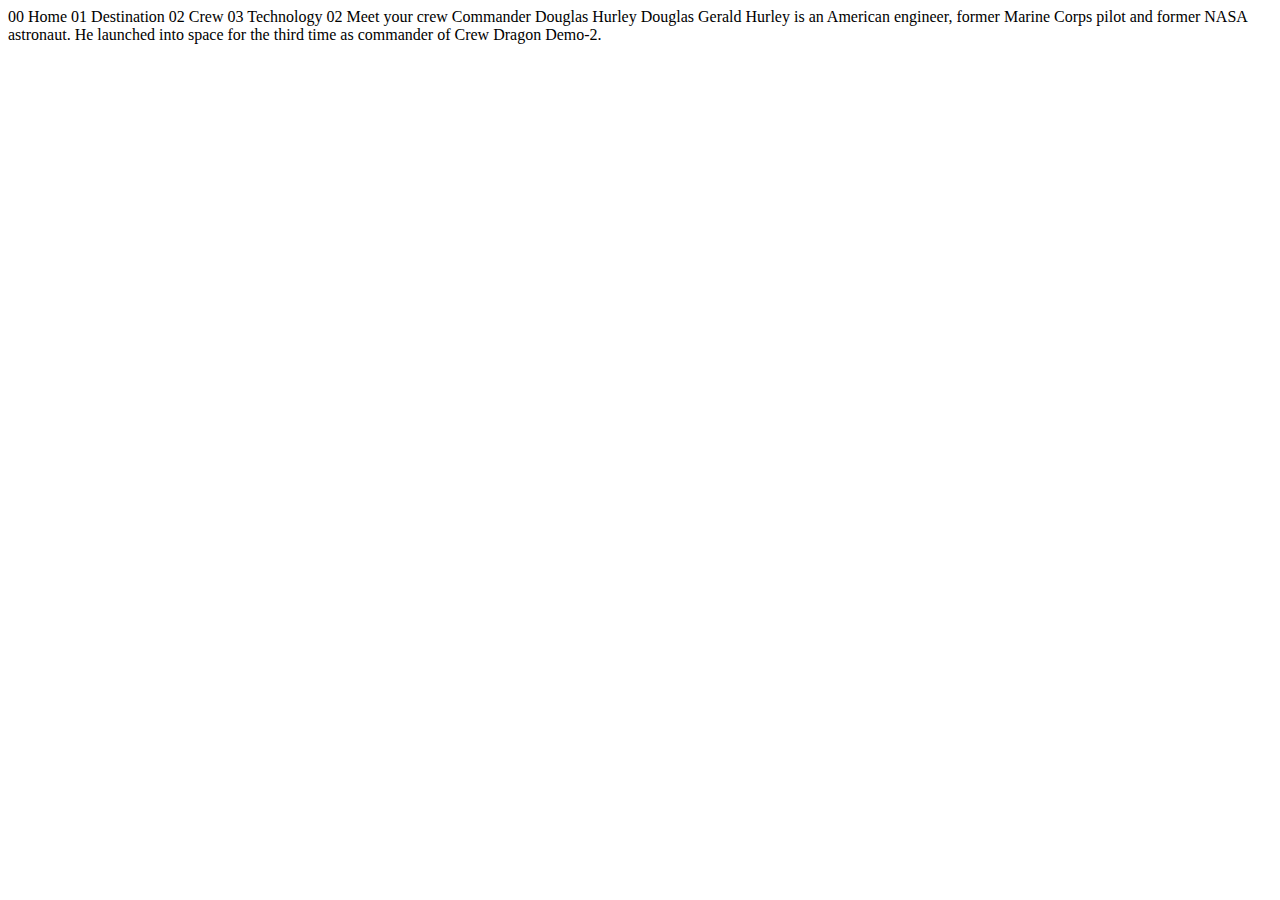
==== starter-code/crew/crew-commander.html @ 251bf9c3 "commit" ====
<!DOCTYPE html>
<html lang="en">
<head>
  <meta charset="UTF-8">
  <meta name="viewport" content="width=device-width, initial-scale=1.0">

  <link rel="icon" type="image/png" sizes="32x32" href="./assets/favicon-32x32.png">
  
  <title>Frontend Mentor | Space tourism website</title>
</head>
<body>

  00 Home
  01 Destination
  02 Crew
  03 Technology

  02 Meet your crew

  Commander
  Douglas Hurley

  Douglas Gerald Hurley is an American engineer, former Marine Corps pilot 
  and former NASA astronaut. He launched into space for the third time as 
  commander of Crew Dragon Demo-2.
</body>
</html>
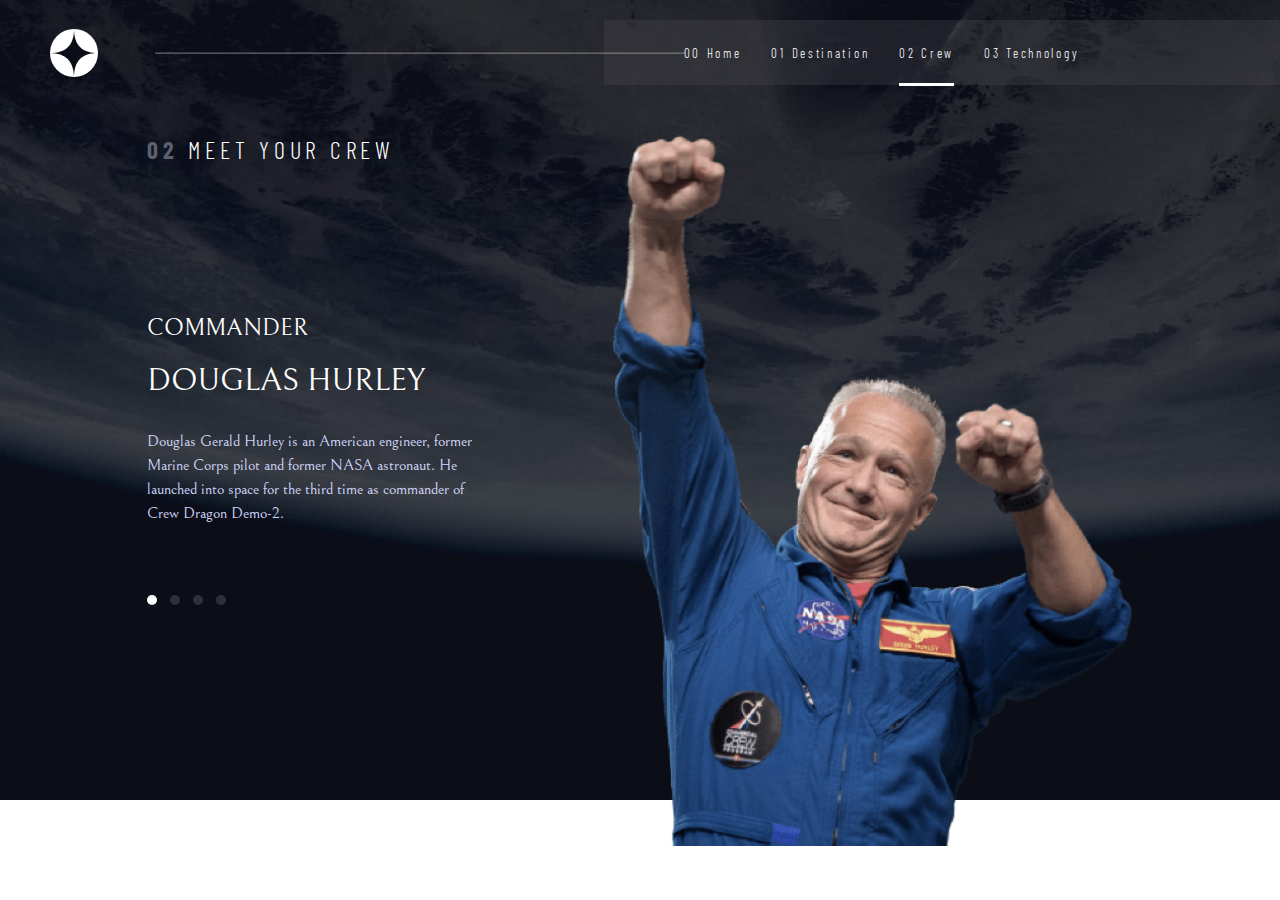
==== commit 9dc02f4f: "desktop view completed" ====
--- a/starter-code/crew/crew-commander.html
+++ b/starter-code/crew/crew-commander.html
@@ -3,25 +3,46 @@
 <head>
   <meta charset="UTF-8">
   <meta name="viewport" content="width=device-width, initial-scale=1.0">
-
   <link rel="icon" type="image/png" sizes="32x32" href="./assets/favicon-32x32.png">
-  
+  <link rel="preconnect" href="https://fonts.googleapis.com">
+  <link rel="preconnect" href="https://fonts.gstatic.com" crossorigin>
+  <link href="https://fonts.googleapis.com/css2?family=Barlow+Condensed&family=Bellefair&display=swap" rel="stylesheet">
+  <link rel="stylesheet" href="/starter-code/styles/crew.css">
   <title>Frontend Mentor | Space tourism website</title>
 </head>
 <body>
-
-  00 Home
-  01 Destination
-  02 Crew
-  03 Technology
-
-  02 Meet your crew
-
-  Commander
-  Douglas Hurley
-
-  Douglas Gerald Hurley is an American engineer, former Marine Corps pilot 
-  and former NASA astronaut. He launched into space for the third time as 
-  commander of Crew Dragon Demo-2.
+  <div class="container">
+    <nav>
+      <div class="nav-section">
+        <img src="/starter-code/assets/shared/logo.svg" alt="" class="logo">
+        <hr>
+      </div>
+      <ul class="navbar">
+        <li> <a href="../index.html" class="nav-links">00 Home</a></li>
+        <li> <a href="../destination/destination-moon.html" class="nav-links" id="destination">01 Destination</a></li>
+        <li><a href="../crew/crew-commander.html" class="nav-links" id="crew">02 Crew</a></li>
+        <li> <a href="../technology/technology-vehicle.html" class="nav-links">03 Technology</a></li>
+      </ul>
+    </nav>
+    <main>
+      <div class="left">
+        <h2>02 <span>Meet your crew</span></h2>
+        <h3>Commander</h3>
+        <h1>Douglas Hurley</h1>
+        <p>
+          Douglas Gerald Hurley is an American engineer, former Marine Corps pilot and former NASA astronaut. He launched into space for the third time as commander of Crew Dragon Demo-2.
+        </p>
+        <div>
+          <a href="crew-commander.html"><div  style="background-color: rgba(255, 255, 255)"></div></a>
+          <a href="crew-specialist.html"><div ></div></a>
+          <a href="crew-pilot.html"><div></div></a>
+          <a href="crew-engineer.html"><div></div></a>
+        </div>
+      </div>
+      <div class="right">
+        <img src="images/image-douglas-hurley.png" alt="">
+      </div>
+    </main>
+  </div>
 </body>
 </html>--- a/starter-code/styles/crew.css
+++ b/starter-code/styles/crew.css
@@ -0,0 +1,75 @@
+@import 'nav.css';
+
+body{
+  background: url(../crew/images/background-crew-desktop.jpg);
+  background-repeat: no-repeat;
+  background-size:cover;
+}
+#crew{
+  border-bottom: 3px solid #FFFFFF;
+}
+/*********************MAIN**************************************/
+main{
+  width: 77%;
+  margin: 0 auto;
+  display: grid;
+  grid-template-columns: 1fr 1fr;
+  height: 10vh;
+}
+main h2{
+  font-family: 'Barlow Condensed', sans-serif;
+  color: rgb(93, 96, 113);
+  font-size: 24px;
+  text-transform: uppercase;
+  letter-spacing: 4.75px;
+  margin-bottom: 150px;
+}
+main h2 span{
+  color: #ffffff;
+  font-family: 'Barlow Condensed', sans-serif;
+  font-weight: 300;
+}
+main .left{
+  height: 60vh;
+}
+main .right{
+  height: 79vh;
+}
+main .left h3{
+  text-transform: uppercase;
+  font-size: 24px;
+  color: #ffffff;
+  font-family: 'Bellefair', serif;
+  font-weight: 300;
+  margin-bottom: 20px;
+}
+main .left h1{
+  font-size: 32px;
+  font-weight: 300;
+  margin-bottom: 30px;
+  text-transform: uppercase;
+  color: #ffffff;
+}
+main .left p{
+  color: #d0d6f9;
+  line-height: 1.5;
+  width: 75%;
+  font-size: 16px;
+  margin-bottom: 70px;
+}
+main .left div{
+  display: flex;
+  gap: 13px;
+}
+main .left div a div{
+  height: 10px;
+  width: 10px;
+  border-radius: 50%;
+  background-color: rgba(117, 118, 124, 0.329);
+}
+main .left div a div:hover{
+  background-color: rgba(239, 241, 255, 0.5);
+}
+main .right img{
+  height: 100%;
+}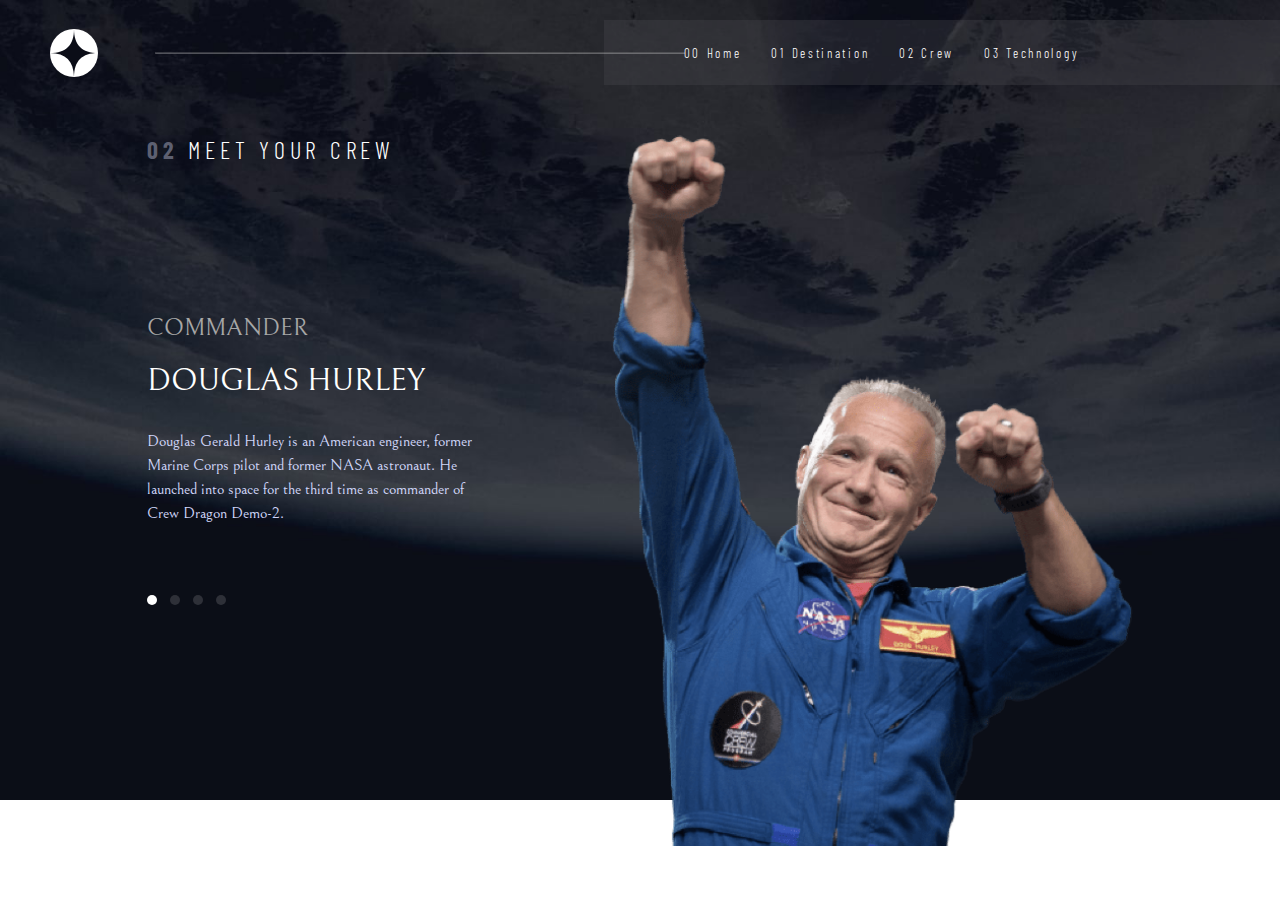
==== commit 8578df81: "commit" ====
--- a/starter-code/crew/crew-commander.html
+++ b/starter-code/crew/crew-commander.html
@@ -17,12 +17,14 @@
         <img src="/starter-code/assets/shared/logo.svg" alt="" class="logo">
         <hr>
       </div>
-      <ul class="navbar">
-        <li> <a href="../index.html" class="nav-links">00 Home</a></li>
-        <li> <a href="../destination/destination-moon.html" class="nav-links" id="destination">01 Destination</a></li>
-        <li><a href="../crew/crew-commander.html" class="nav-links" id="crew">02 Crew</a></li>
-        <li> <a href="../technology/technology-vehicle.html" class="nav-links">03 Technology</a></li>
+      <ul class="navbar" id="navigation">
+        <img src="/starter-code/assets/shared/icon-close.svg" alt="" class="close-btn" id="close-btn">
+        <li> <a href="../index.html" class="nav-links"><span>00</span> Home</a></li>
+        <li> <a href="./destination-moon.html" class="nav-links" id="destination"><span>01</span> Destination</a></li>
+        <li><a href="../crew/crew-commander.html" class="nav-links"><span>02</span> Crew</a></li>
+        <li> <a href="../technology/technology-vehicle.html" class="nav-links"><span>03</span> Technology</a></li>
       </ul>
+      <img src="/starter-code/assets/shared/icon-hamburger.svg" alt="" class="hamburger" id="hamburger">
     </nav>
     <main>
       <div class="left">
--- a/starter-code/styles/crew.css
+++ b/starter-code/styles/crew.css
@@ -38,7 +38,7 @@
 main .left h3{
   text-transform: uppercase;
   font-size: 24px;
-  color: #ffffff;
+  color: #a7a7a7;
   font-family: 'Bellefair', serif;
   font-weight: 300;
   margin-bottom: 20px;
@@ -72,4 +72,85 @@
 }
 main .right img{
   height: 100%;
+}
+
+@media (540px <= width <= 768px) {
+  body{
+    background: url(/starter-code/crew/images/background-crew-tablet.jpg) no-repeat;
+    background-size: cover;
+  }
+  main{
+    grid-template-columns: 1fr;
+    width: 90%;
+  }
+  main h2{
+    margin-bottom: 40px;
+  }
+  main .left{
+    height: 55vh;
+  }
+  main .left h3{
+    text-align: center;
+    margin-bottom: 5px;
+  }
+  main .left p{
+    text-align: center;
+    margin: 0 auto;
+    padding-bottom: 30px;
+  }
+  main .left h1{
+    text-align: center;
+    margin-bottom: 10px;
+  }
+  main .left div{
+    width: 12%;
+    margin: 0 auto;
+  }
+  main .right{
+    display: flex;
+    justify-content: center;
+  }
+}
+
+@media (width <= 539px) {
+  body{
+    background: url(/starter-code/crew/images/background-crew-mobile.jpg) no-repeat;
+    background-size: cover;
+  }
+  main{
+    grid-template-columns: 1fr;
+    width: 85%;
+    margin: 0 auto;
+    padding-top: 10px;
+  }
+  .left, .right{
+    margin: 0;
+    display: flex;
+    flex-direction: column;
+    justify-content: center;
+    align-items: center;
+    margin-bottom: 30px;
+  }
+  .left h2, .left h1, .left .body{
+    text-align: center;
+  }
+  .left h2{
+    font-size: 15px;
+    letter-spacing: 2.75px;;
+  }
+  .left h1{
+    font-size: 90px;
+  }
+  .body{
+    width: 90%;
+  }
+  .explore-container{
+    width: 167px;
+    height: 167px;
+  }
+  .exploring{
+    width: 300px; 
+    height: 300px;
+    margin: 0;
+  }
 }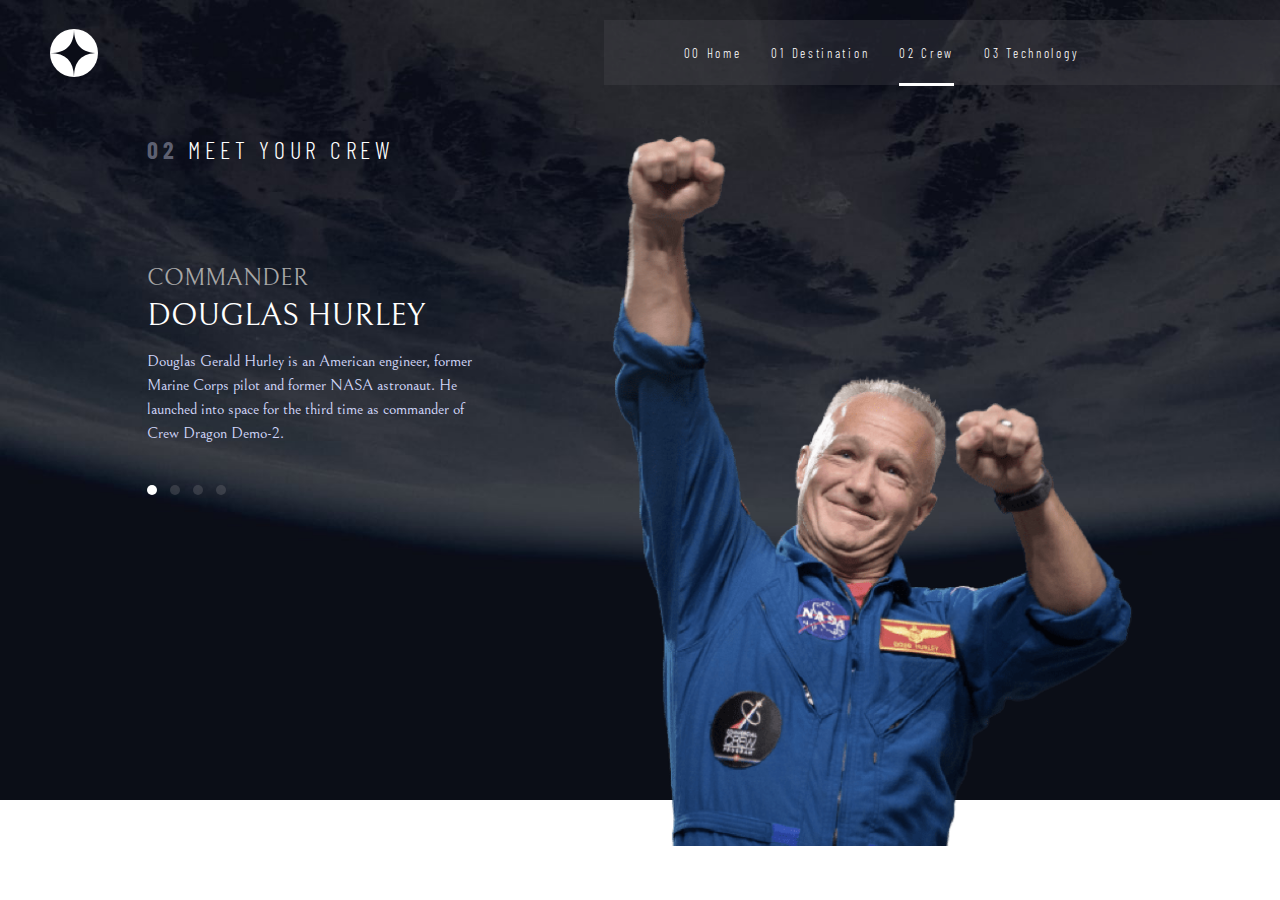
==== commit 37eca9cc: "commit" ====
--- a/starter-code/crew/crew-commander.html
+++ b/starter-code/crew/crew-commander.html
@@ -20,8 +20,8 @@
       <ul class="navbar" id="navigation">
         <img src="/starter-code/assets/shared/icon-close.svg" alt="" class="close-btn" id="close-btn">
         <li> <a href="../index.html" class="nav-links"><span>00</span> Home</a></li>
-        <li> <a href="./destination-moon.html" class="nav-links" id="destination"><span>01</span> Destination</a></li>
-        <li><a href="../crew/crew-commander.html" class="nav-links"><span>02</span> Crew</a></li>
+        <li> <a href="../destination/destination-moon.html" class="nav-links" id="destination"><span>01</span> Destination</a></li>
+        <li><a href="../crew/crew-commander.html" class="nav-links" id="crew"><span>02</span> Crew</a></li>
         <li> <a href="../technology/technology-vehicle.html" class="nav-links"><span>03</span> Technology</a></li>
       </ul>
       <img src="/starter-code/assets/shared/icon-hamburger.svg" alt="" class="hamburger" id="hamburger">
@@ -29,12 +29,20 @@
     <main>
       <div class="left">
         <h2>02 <span>Meet your crew</span></h2>
+        <img src="images/image-douglas-hurley.webp" alt="" class="mobile-img">
+        <hr>
+        <div class="mobile-page-nav">
+          <a href="crew-commander.html"><div  style="background-color: rgba(255, 255, 255)"></div></a>
+          <a href="crew-specialist.html"><div ></div></a>
+          <a href="crew-pilot.html"><div></div></a>
+          <a href="crew-engineer.html"><div></div></a>
+        </div>
         <h3>Commander</h3>
         <h1>Douglas Hurley</h1>
         <p>
           Douglas Gerald Hurley is an American engineer, former Marine Corps pilot and former NASA astronaut. He launched into space for the third time as commander of Crew Dragon Demo-2.
         </p>
-        <div>
+        <div class="desktop-page-nav">
           <a href="crew-commander.html"><div  style="background-color: rgba(255, 255, 255)"></div></a>
           <a href="crew-specialist.html"><div ></div></a>
           <a href="crew-pilot.html"><div></div></a>
@@ -42,9 +50,11 @@
         </div>
       </div>
       <div class="right">
-        <img src="images/image-douglas-hurley.png" alt="">
+        <img src="images/image-douglas-hurley.png" alt="" class="desktop-img">
       </div>
     </main>
   </div>
+
+  <script src="/starter-code/script.js"></script>
 </body>
 </html>--- a/starter-code/styles/crew.css
+++ b/starter-code/styles/crew.css
@@ -57,9 +57,12 @@
   font-size: 16px;
   margin-bottom: 70px;
 }
-main .left div{
+.desktop-page-nav{
   display: flex;
   gap: 13px;
+}
+main .left hr{
+  display: none;
 }
 main .left div a div{
   height: 10px;
@@ -73,42 +76,75 @@
 main .right img{
   height: 100%;
 }
+.mobile-img{
+  display: none;
+}
+.mobile-page-nav{
+  display: none;
+}
 
 @media (540px <= width <= 768px) {
   body{
     background: url(/starter-code/crew/images/background-crew-tablet.jpg) no-repeat;
     background-size: cover;
   }
+  .container{
+    margin: 0;
+  }
   main{
     grid-template-columns: 1fr;
-    width: 90%;
+    width: 85%;
+    margin: 0 auto;
+    
+  }
+  .mobile-img{
+    display: none;
+    
+  }
+  .desktop-img{
+    display: flex;
+    width: auto;
+  }
+  .desktop-page-nav{
+    margin-bottom: 40px;
   }
   main h2{
-    margin-bottom: 40px;
+    margin-bottom: 50px;
+    font-size: 20px;
+    width: 100%;
   }
   main .left{
-    height: 55vh;
+    display: flex;
+    flex-direction: column;
+    justify-content: center;
+    align-items: center;
+    height: auto;
+  }
+  main .right{
+    display: flex;
+    justify-content: center;
+    align-items: center;
+  }
+  main .left h1{
+    text-align: center;
+    font-size: 30px;
   }
   main .left h3{
-    text-align: center;
     margin-bottom: 5px;
+    font-size: 20px;
+  }
+  main .left hr{
+    display: none;
   }
   main .left p{
-    text-align: center;
+    width: 70%;
     margin: 0 auto;
-    padding-bottom: 30px;
-  }
-  main .left h1{
-    text-align: center;
-    margin-bottom: 10px;
-  }
-  main .left div{
-    width: 12%;
-    margin: 0 auto;
-  }
-  main .right{
-    display: flex;
-    justify-content: center;
+    text-align: center;
+    font-size: 16px;
+    padding-bottom: 25px;
+  }
+  .mobile-page-nav{
+    display: none;
   }
 }
 
@@ -117,40 +153,80 @@
     background: url(/starter-code/crew/images/background-crew-mobile.jpg) no-repeat;
     background-size: cover;
   }
+  .container{
+    margin: 0;
+  }
   main{
     grid-template-columns: 1fr;
     width: 85%;
     margin: 0 auto;
-    padding-top: 10px;
-  }
-  .left, .right{
-    margin: 0;
+    
+  }
+  .mobile-img{
+    display: flex;
+    width: 60%;
+  }
+  .desktop-img{
+    display: none;
+  }
+  main h2{
+    text-align: center;
+    margin-bottom: 30px;
+    font-size: 20px;
+  }
+  main .left{
     display: flex;
     flex-direction: column;
     justify-content: center;
     align-items: center;
+    height: auto;
+  }
+  main .right{
+    display: none;
+  }
+  main .left h1{
+    text-align: center;
+    font-size: 25px;
+  }
+  main .left h3{
+    margin-bottom: 5px;
+    font-size: 20px;
+  }
+  main .left hr{
+    display: inline-flex;
+    width: 100%;
+    opacity: 0.3;
     margin-bottom: 30px;
   }
-  .left h2, .left h1, .left .body{
-    text-align: center;
-  }
-  .left h2{
+  main .left p{
+    width: 100%;
+    text-align: center;
     font-size: 15px;
-    letter-spacing: 2.75px;;
-  }
-  .left h1{
-    font-size: 90px;
-  }
-  .body{
-    width: 90%;
-  }
-  .explore-container{
-    width: 167px;
-    height: 167px;
-  }
-  .exploring{
-    width: 300px; 
-    height: 300px;
-    margin: 0;
-  }
-}+    margin-bottom: 0;
+    padding-bottom: 10px;
+  }
+  .mobile-page-nav{
+    display: flex;
+    margin-bottom: 30px;
+    gap: 10px;
+  }
+  .desktop-page-nav{
+    display: none;
+  }
+}
+
+@media (768px <= width <= 1439px){
+  main h2{
+    margin-bottom: 100px;
+  }
+  main .left h3{
+    margin-bottom: 5px;
+  }
+  main .left h1{
+    margin-bottom: 15px;
+  }
+  main .left p{
+    margin-bottom: 40px;
+  }
+}
+
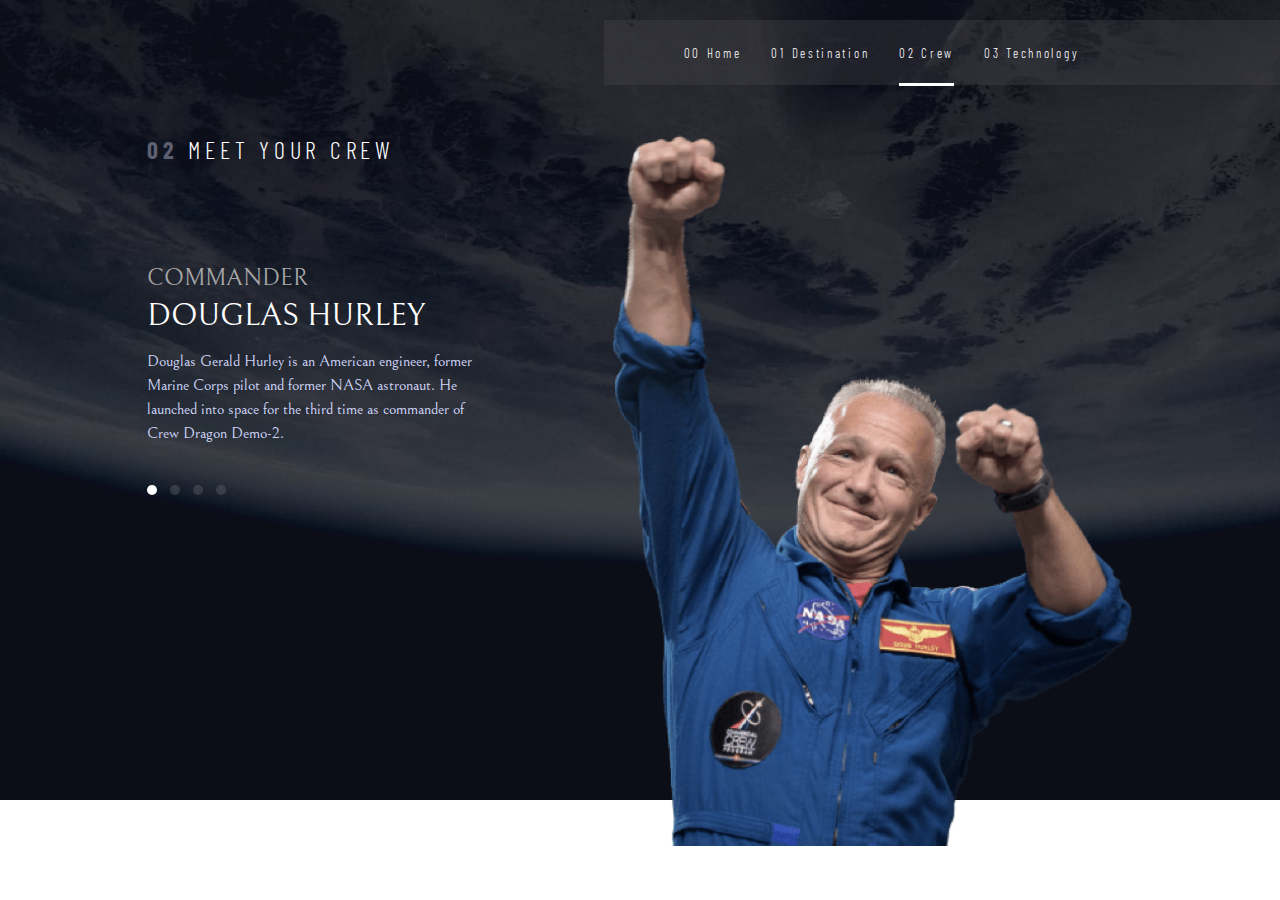
==== commit 9f2d95b6: "update" ====
--- a/starter-code/crew/crew-commander.html
+++ b/starter-code/crew/crew-commander.html
@@ -14,12 +14,12 @@
   <div class="container">
     <nav>
       <div class="nav-section">
-        <img src="/starter-code/assets/shared/logo.svg" alt="" class="logo">
+        <img src="assets/shared/logo.svg" alt="" class="logo">
         <hr>
       </div>
       <ul class="navbar" id="navigation">
-        <img src="/starter-code/assets/shared/icon-close.svg" alt="" class="close-btn" id="close-btn">
-        <li> <a href="../index.html" class="nav-links"><span>00</span> Home</a></li>
+        <img src="assets/shared/icon-close.svg" alt="" class="close-btn" id="close-btn">
+        <li> <a href="/index.html" class="nav-links"><span>00</span> Home</a></li>
         <li> <a href="../destination/destination-moon.html" class="nav-links" id="destination"><span>01</span> Destination</a></li>
         <li><a href="../crew/crew-commander.html" class="nav-links" id="crew"><span>02</span> Crew</a></li>
         <li> <a href="../technology/technology-vehicle.html" class="nav-links"><span>03</span> Technology</a></li>
